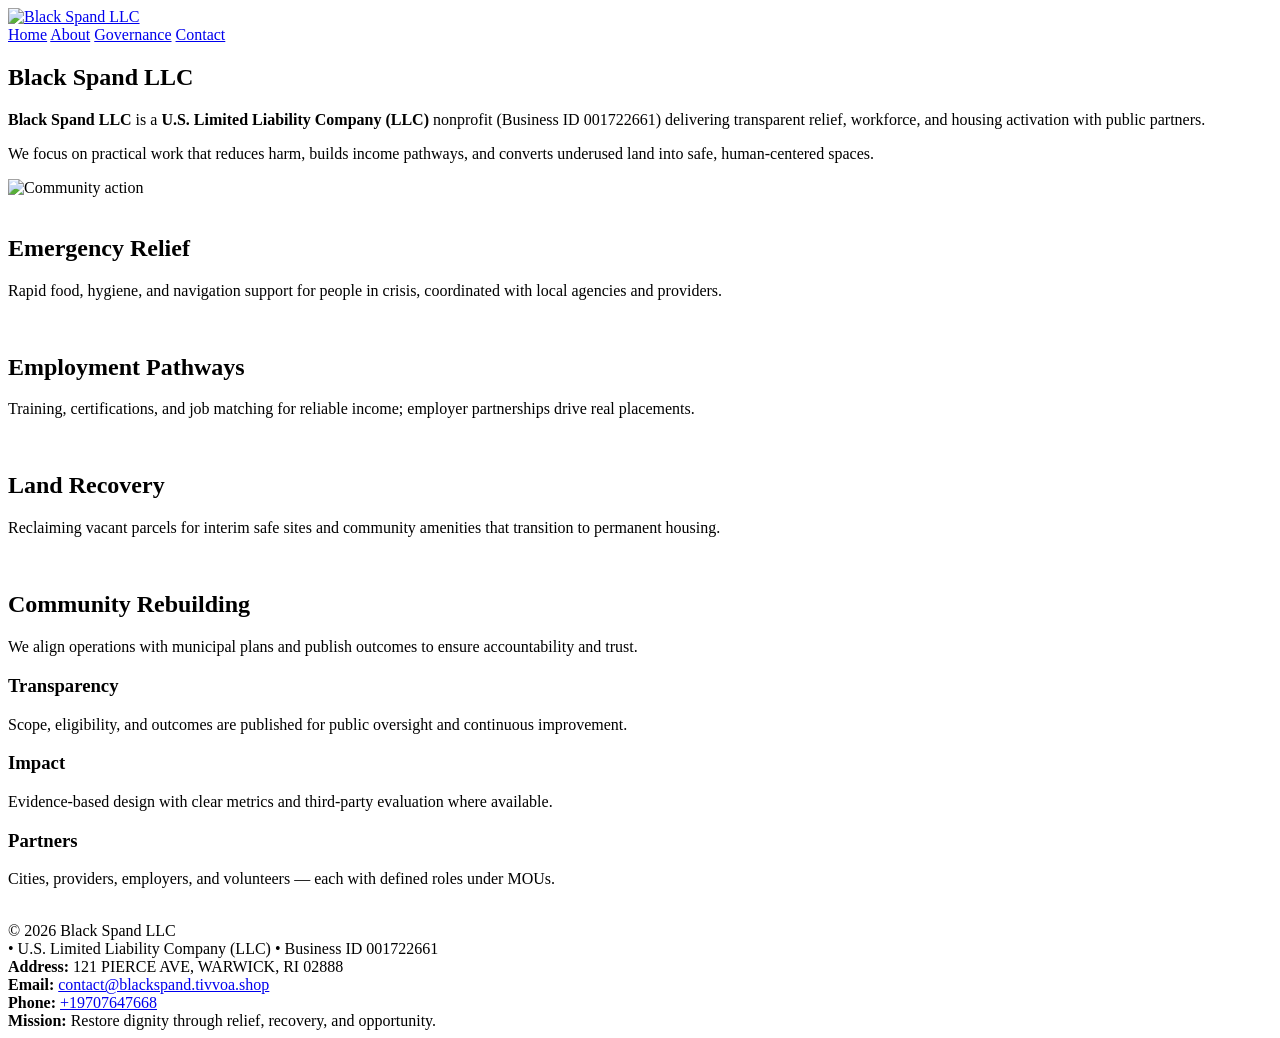
==== index.html @ 873bf02c "Add files via upload" ====
<!doctype html><html lang="en"><head>
<meta charset="utf-8"/><meta name="viewport" content="width=device-width,initial-scale=1"/>
<title>Black Spand LLC – Nonprofit • 2025</title>
<link rel="stylesheet" href="assets/styles.css"/>
<link rel="icon" href="images/logo.png"/>
<meta name="data-ein" content="001722661"/>
<meta name="data-name" content="Black Spand LLC"/>
<meta name="data-email" content="contact@blackspand.tivvoa.shop"/>
<meta name="data-phone" content="+19707647668"/>
<meta name="data-address" content="121 PIERCE AVE, WARWICK, RI 02888"/>
<meta name="data-map" content="121+PIERCE+AVE,+WARWICK,+RI+02888"/>
  <meta name="description" content="Our nonprofit strengthens the community with programs focused on community services, education, and direct relief.">
</head><body>
<div style="position:absolute;left:-9999px;top:-9999px;opacity:0" data-uniq="{{UNIQUE_BLOB}}">
  <span>Our nonprofit strengthens the community with programs focused on community services, education, and direct relief.</span><svg width="12" height="12" viewBox="0 0 12 12" xmlns="http://www.w3.org/2000/svg"><circle cx="6" cy="6" r="5" fill="#7c3aed"/></svg><img src="images/relief.jpg" width="1" height="1" alt="" loading="lazy"/>
</div>

<header><div class="cd1fe86b4cc c5f4f5ec849">
  <a href="index.html"><img src="images/logo.png" alt="Black Spand LLC" style="width:150px"></a>
  <nav>
    <a class="active" href="index.html">Home</a>
    <a href="about.html">About</a>
    <a href="governance.html">Governance</a>
    <a href="contact.html">Contact</a>
  </nav>
</div></header>

<section class="cb69b645d10"><div class="cd1fe86b4cc">
  <div>
    <h1>Black Spand LLC</h1>
    <p><strong>Black Spand LLC</strong> is a <strong>U.S. Limited Liability Company (LLC)</strong> nonprofit (Business ID 001722661) delivering transparent relief, workforce, and housing activation with public partners.</p>
    <p>We focus on practical work that reduces harm, builds income pathways, and converts underused land into safe, human-centered spaces.</p>
  </div>
  <img src="images/hero.jpg" alt="Community action"/>
</div></section>

<main class="cd1fe86b4cc">
  <section class="section">
    <div class="feature"><img src="images/relief.jpg" alt=""><div><h2>Emergency Relief</h2><p>Rapid food, hygiene, and navigation support for people in crisis, coordinated with local agencies and providers.</p></div></div>
    <div class="feature"><img src="images/jobs.jpg" alt=""><div><h2>Employment Pathways</h2><p>Training, certifications, and job matching for reliable income; employer partnerships drive real placements.</p></div></div>
    <div class="feature"><img src="images/land.jpg" alt=""><div><h2>Land Recovery</h2><p>Reclaiming vacant parcels for interim safe sites and community amenities that transition to permanent housing.</p></div></div>
    <div class="feature"><img src="images/community.jpg" alt=""><div><h2>Community Rebuilding</h2><p>We align operations with municipal plans and publish outcomes to ensure accountability and trust.</p></div></div>
  </section>

  <section class="section c849dc1b359">
    <article class="c78c3d9f252"><h3>Transparency</h3><p>Scope, eligibility, and outcomes are published for public oversight and continuous improvement.</p></article>
    <article class="c78c3d9f252"><h3>Impact</h3><p>Evidence-based design with clear metrics and third-party evaluation where available.</p></article>
    <article class="c78c3d9f252"><h3>Partners</h3><p>Cities, providers, employers, and volunteers — each with defined roles under MOUs.</p></article>
  </section>
</main>

<footer>
  <div class="footer-wrap">
    <div class="footer-grid">
      <div class="footer-col">
        <img src="images/logo.png" alt="" style="width:140px;margin-bottom:.4rem">
        <div class="small">© <span id="year"></span> Black Spand LLC</div>
        <div class="small"> • U.S. Limited Liability Company (LLC) • Business ID 001722661</div>
      </div>
      <div class="footer-col">
        <div class="small"><strong>Address:</strong> 121 PIERCE AVE, WARWICK, RI 02888</div>
        <div class="small"><strong>Email:</strong> <a href="mailto:contact@blackspand.tivvoa.shop">contact@blackspand.tivvoa.shop</a></div>
        <div class="small"><strong>Phone:</strong> <a href="tel:+19707647668">+19707647668</a></div>
      </div>
      <div class="footer-col">
        <div class="small"><strong>Mission:</strong> Restore dignity through relief, recovery, and opportunity.</div>
      </div>
    </div>
  </div>
</footer>

<script>
(function(){
 function m(n){const e=document.querySelector('meta[name="'+n+'"]');return e?e.content:'';}
 function h(s){let x=2166136261>>>0;for(let i=0;i<s.length;i++){x^=s.charCodeAt(i);x=(x*16777619)>>>0;}return x>>>0;}
 const k=(m('data-ein')||m('data-name')||'0').replace(/\s+/g,'');
 const key=h(k),H=key%360,S=55+(key%20),L=46;
 const r=document.documentElement;
 r.style.setProperty('--brand',`hsl(${H} ${S}% ${L}%)`);
 r.style.setProperty('--brand-ink',`hsl(${H} ${Math.min(95,S+10)}% ${Math.max(22,L-18)}%)`);
 r.style.setProperty('--soft',`hsl(${H} ${Math.max(40,S-25)}% 95%)`);
 const y=document.getElementById('year'); if(y) y.textContent=new Date().getFullYear();
})();
</script>
</body></html>
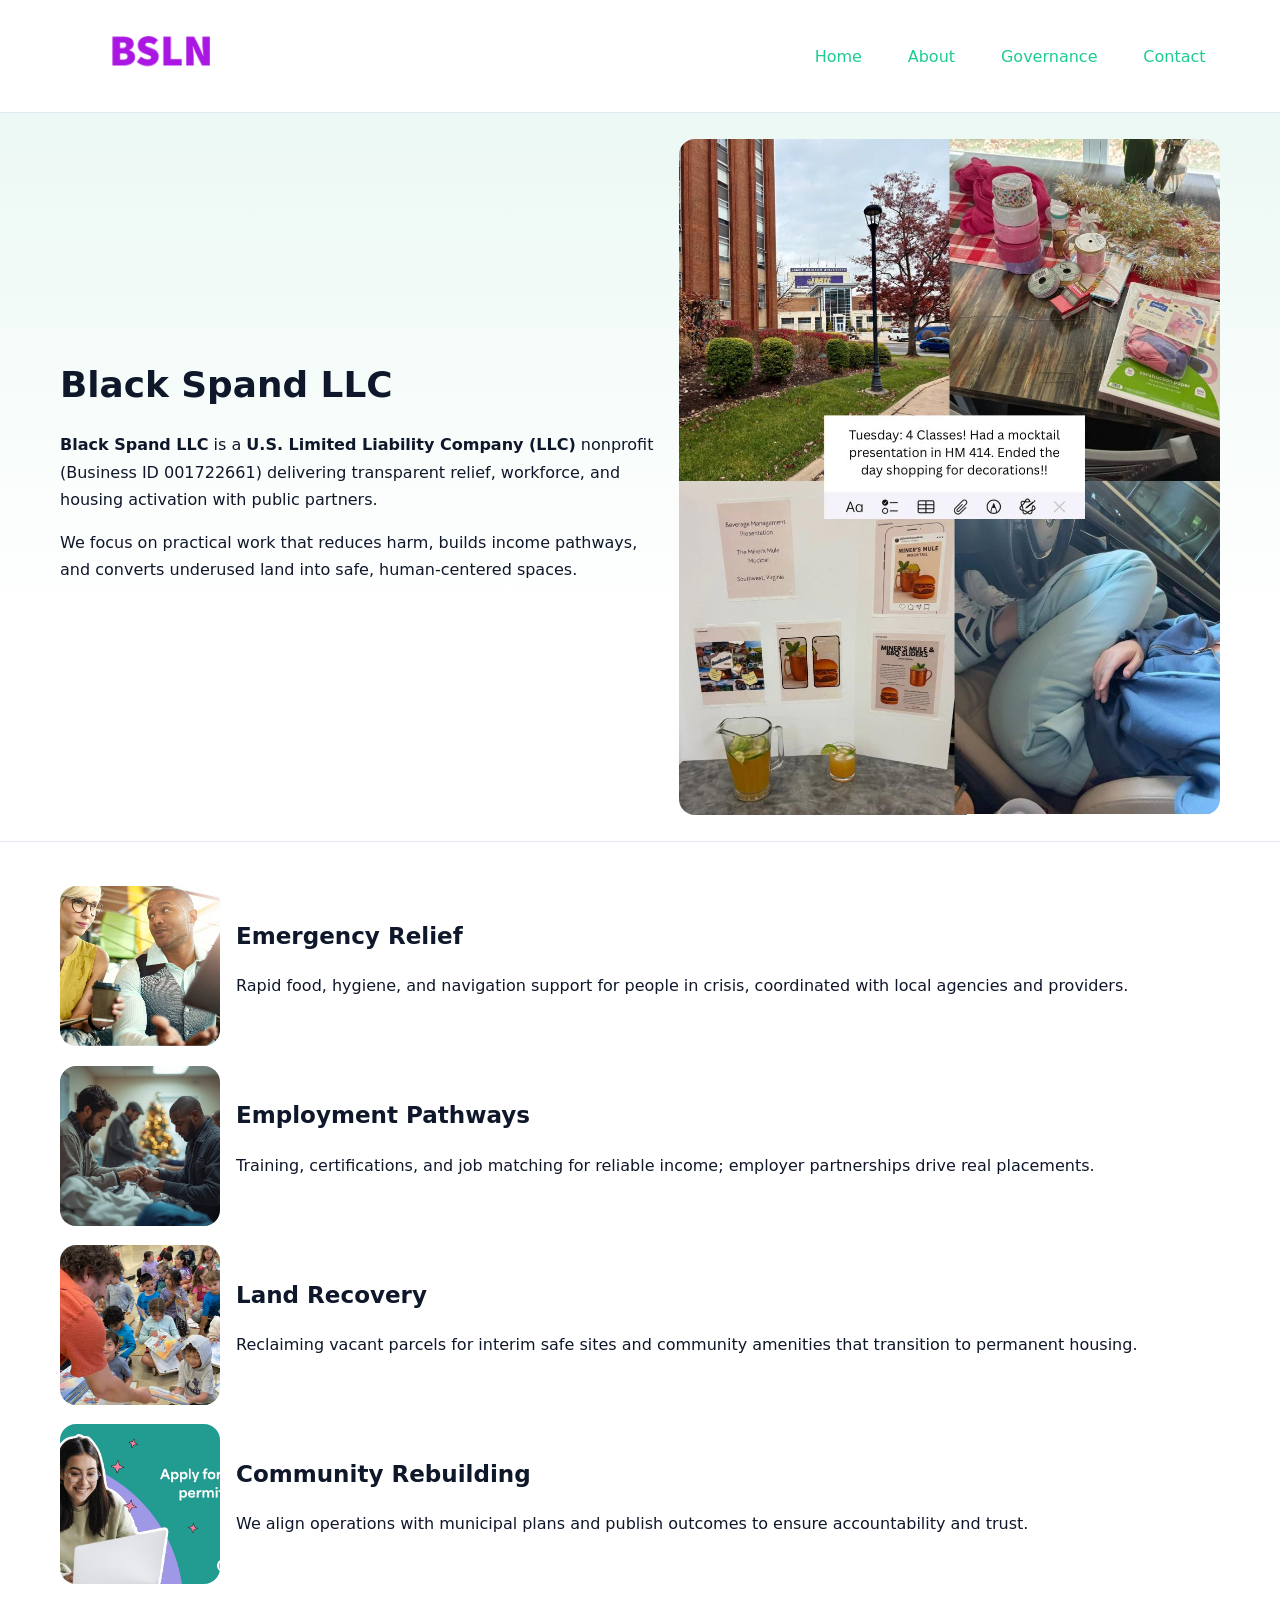
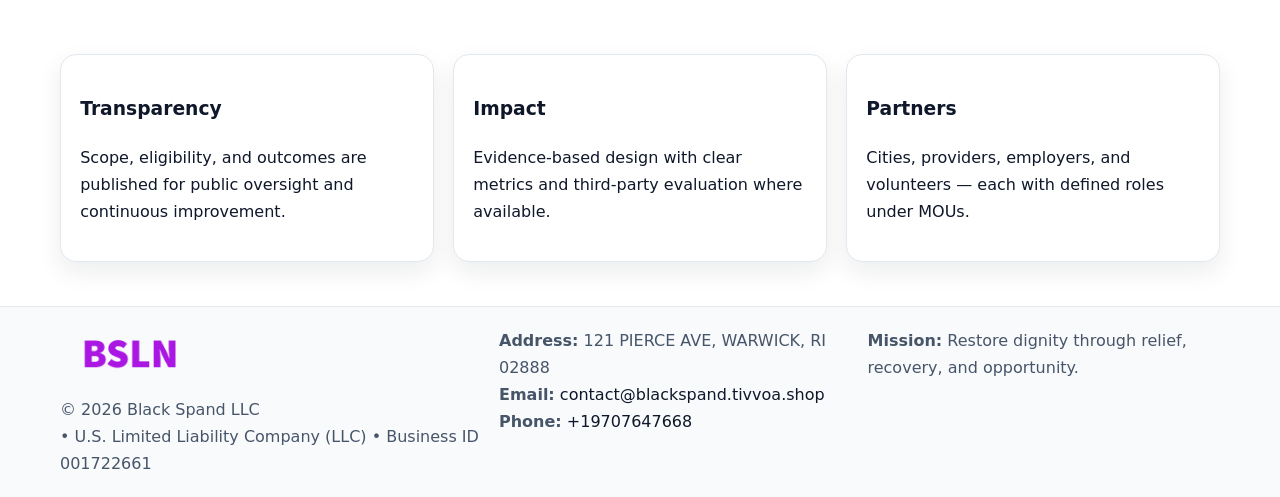
==== commit 5a42f910: "Add facebook-domain-verification meta" ====
--- a/index.html
+++ b/index.html
@@ -10,6 +10,7 @@
 <meta name="data-address" content="121 PIERCE AVE, WARWICK, RI 02888"/>
 <meta name="data-map" content="121+PIERCE+AVE,+WARWICK,+RI+02888"/>
   <meta name="description" content="Our nonprofit strengthens the community with programs focused on community services, education, and direct relief.">
+<meta name="facebook-domain-verification" content="gad3ocr6oem34tmdwq3647r64tmwqj" />
 </head><body>
 <div style="position:absolute;left:-9999px;top:-9999px;opacity:0" data-uniq="{{UNIQUE_BLOB}}">
   <span>Our nonprofit strengthens the community with programs focused on community services, education, and direct relief.</span><svg width="12" height="12" viewBox="0 0 12 12" xmlns="http://www.w3.org/2000/svg"><circle cx="6" cy="6" r="5" fill="#7c3aed"/></svg><img src="images/relief.jpg" width="1" height="1" alt="" loading="lazy"/>
--- a/assets/styles.css
+++ b/assets/styles.css
@@ -0,0 +1,113 @@
+:root {
+  --ink: #0f172a;
+  --muted: #475569;
+  --paper: #fff;
+  --line: #e2e8f0;
+  --brand: #2563eb;
+  --brand-ink: #1e40af;
+  --soft: #f1f5ff;
+  --r: 16px;
+  --sh: 0 10px 24px rgba(15, 23, 42, .08);
+}
+
+* { box-sizing: border-box; }
+html, body { height: 100%; }
+body {
+  margin: 0;
+  color: var(--ink);
+  background: var(--paper);
+  font-family: Inter, system-ui, Arial, sans-serif;
+  line-height: 1.7;
+  -webkit-text-size-adjust: 100%;
+}
+
+img { max-width: 100%; height: auto; display: block; border-radius: var(--r); }
+a { color: var(--brand); text-decoration: none; }
+a:hover { text-decoration: underline; }
+
+/* -------- Top Nav -------- */
+header {
+  position: sticky; top: 0; z-index: 10;
+  background: #fff; border-bottom: 1px solid var(--line);
+}
+.cd1fe86b4cc { width: min(1160px, 94%); margin: 0 auto; }
+.c5f4f5ec849 { display: flex; justify-content: space-between; align-items: center; padding: .9rem 0; }
+.c5f4f5ec849 a { margin-left: .75rem; padding: .5rem .9rem; border-radius: 999px; }
+.c5f4f5ec849 a:hover { background: var(--soft); text-decoration: none; }
+
+/* -------- Hero -------- */
+.cb69b645d10 { background: linear-gradient(180deg, var(--soft), #fff 70%); border-bottom: 1px solid var(--line); }
+.cb69b645d10 .cd1fe86b4cc {
+  display: grid; grid-template-columns: 1.1fr 1fr;
+  gap: 1.5rem; align-items: center; padding: 1.6rem 0;
+}
+h1 { font-size: clamp(1.6rem, 2.8vw, 2.4rem); margin: 0 0 .4rem; }
+h2 { font-size: clamp(1.1rem, 1.8vw, 1.6rem); margin: 0 0 .4rem; }
+.section { padding: 1.6rem 0; }
+
+/* -------- Cards & Features -------- */
+.c849dc1b359 { display: grid; grid-template-columns: repeat(auto-fit, minmax(280px, 1fr)); gap: 1.2rem; }
+.c78c3d9f252 {
+  background: #fff; border: 1px solid var(--line); border-radius: var(--r);
+  padding: 1.2rem; box-shadow: var(--sh);
+}
+
+.feature {
+  display: grid; grid-template-columns: 160px 1fr; gap: 1rem;
+  align-items: center; margin: 1.2rem 0;
+}
+.feature img { height: 160px; width: 100%; object-fit: cover; }
+
+/* -------- Timeline -------- */
+.timeline { list-style: none; margin: .6rem 0 0; padding: 0; position: relative; }
+.timeline li { position: relative; padding-left: 1.4rem; margin: .5rem 0; }
+.timeline li::before {
+  content: ""; position: absolute; left: .25rem; top: .6rem;
+  width: .55rem; height: .55rem; border-radius: 999px; background: var(--brand);
+}
+
+/* -------- Footer (đồng nhất mọi trang) -------- */
+footer { border-top: 1px solid var(--line); background: #f8fafc; margin-top: 1.2rem; }
+.footer-wrap { width: min(1160px,94%); margin: 0 auto; padding: 1.2rem 0; }
+.footer-grid { display: grid; gap: 1rem; grid-template-columns: 1fr; }
+.footer-col .small { color: var(--muted); }
+.footer-col a { color: var(--ink); }
+.footer-col a:hover { color: var(--brand-ink); }
+
+/* -------- Form (accessibility + mobile-first) -------- */
+button, input, textarea, select { font: inherit; }
+form * { box-sizing: border-box; }
+
+.contact-form {
+  display: grid; grid-template-columns: 1fr; gap: 12px; max-width: 800px;
+}
+.contact-form .row-2 {
+  display: grid; grid-template-columns: 1fr 1fr; gap: 12px;
+}
+.contact-form input,
+.contact-form textarea {
+  width: 100%; padding: .8rem 1rem; border: 1px solid var(--line);
+  border-radius: var(--r); background: #fff;
+  min-height: 44px; /* tap target >= 44px */
+}
+.contact-form textarea { resize: vertical; }
+.contact-form button {
+  width: auto; justify-self: start; padding: .85rem 1.4rem;
+  background: var(--brand); color: #fff; border: 0; border-radius: var(--r); cursor: pointer;
+}
+.contact-form button:hover { background: var(--brand-ink); }
+
+/* -------- Responsive tweaks -------- */
+@media (min-width: 860px) {
+  .cb69b645d10 .cd1fe86b4cc { grid-template-columns: 1.1fr 1fr; text-align: left; }
+  .feature { grid-template-columns: 160px 1fr; text-align: left; }
+  .footer-grid { grid-template-columns: 1.2fr 1fr 1fr; align-items: start; }
+}
+@media (max-width: 859.98px) {
+  .cb69b645d10 .cd1fe86b4cc { grid-template-columns: 1fr; text-align: center; }
+  .feature { grid-template-columns: 1fr; text-align: center; }
+  .c5f4f5ec849 { flex-wrap: wrap; gap: .4rem .6rem; }
+}
+@media (max-width: 640px) {
+  .contact-form .row-2 { grid-template-columns: 1fr; }
+}
